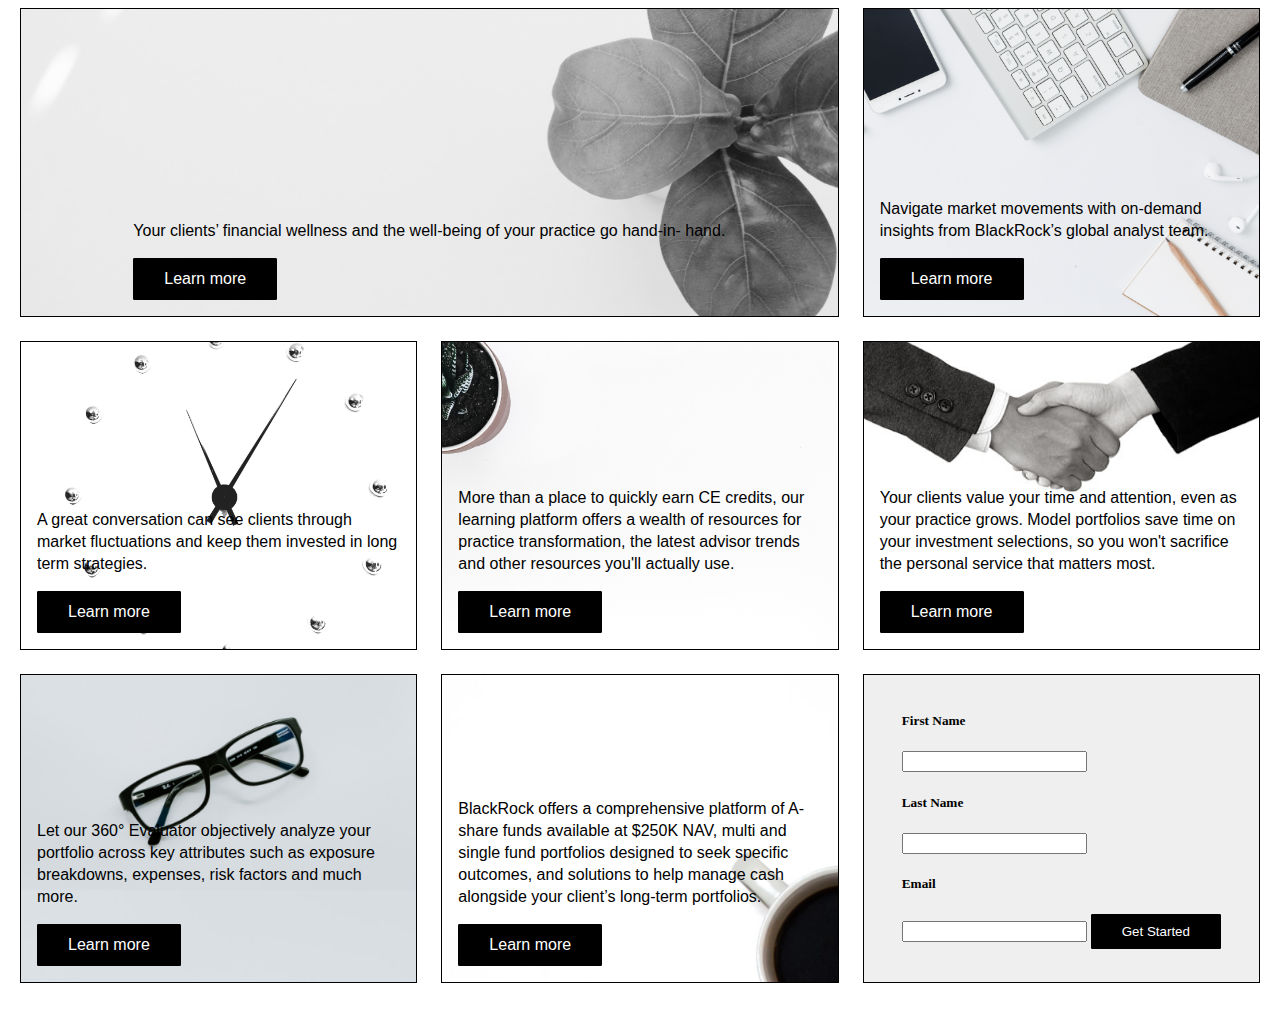
==== index_br.html @ 910c2da8 "second" ====
<!DOCTYPE html>
<html lang="en" dir="ltr">
  <head>
    <meta charset="utf-8" />
    <script defer type="text/javascript" src="./index.js"></script>
    <link rel="stylesheet" type="text/css" href="./index.css" />
  </head>
  <body>
    <div class="main-container">
      <main>
        <div class="item first-block">
          <div class="bottom-content font">
            <p class="content">
              Your clients’ financial wellness and the well-being of your
              practice go hand-in- hand.
            </p>
            <a href="yourUrl.html" class="button" target="_blank">Learn more</a>
          </div>
        </div>
        <div class="container">
          <div class="item first">
            <div class="bottom-content font">
              <p class="content">
                A great conversation can see clients through market fluctuations and keep them invested in long term strategies.
              </p>
              <a href="yourUrl.html" class="button" target="_blank"
                >Learn more</a
              >
            </div>
          </div>
          <div class="item desktop">
            <div class="bottom-content font">
              <p class="content">
                More than a place to quickly earn CE credits, our learning platform offers a wealth of resources for practice transformation, the latest advisor trends and other resources you'll actually use.
              </p>
              <a href="yourUrl.html" class="button" target="_blank"
                >Learn more</a
              >
            </div>
          </div>
        </div>
        <div class="container">
          <div class="item iphone">
            <div class="bottom-content font">
              <p class="content">
                Let our 360° Evaluator objectively analyze your portfolio across key attributes such as exposure breakdowns, expenses, risk factors and much more. 
              </p>
              <a href="yourUrl.html" class="button" target="_blank"
                >Learn more</a
              >
            </div>
          </div>
          <div class="item insights">
            <div class="bottom-content font">
              <p class="content">
                BlackRock offers a comprehensive platform of A-share funds available at $250K NAV, multi and single fund portfolios designed to seek specific outcomes, and solutions to help manage cash alongside your client’s long-term portfolios.
              </p>
              <a href="yourUrl.html" class="button" target="_blank"
                >Learn more</a
              >
            </div>
          </div>
        </div>
      </main>
      <section>
        <div class="item background">
          <div class="bottom-content font">
            <p class="content">
              Navigate market movements with on-demand insights from BlackRock’s global analyst team. 
            </p>
            <a href="yourUrl.html" class="button" target="_blank">Learn more</a>
          </div>
        </div>
        <div class="item handshake">
          <div class="bottom-content font">
            <p class="content">
              Your clients value your time and attention, even as your practice grows. Model portfolios save time on your investment selections, so you won't sacrifice the personal service that matters most.
            </p>
            <a href="yourUrl.html" class="button" target="_blank">Learn more</a>
          </div>
        </div>
        <div class="item form">
          <form class="form">
            <h5>First Name</h5>
            <input name="first" type="text" />
            <h5>Last Name</h5>
            <input name="last" type="text" />
            <h5>Email</h5>
            <input name="email" type="text" />
            <input value="Get Started" class="button" type="submit" />
          </form>
        </div>
      </section>
    </div>
  </body>
</html>
---- index.css ----
.main-container {
  display: flex;
}

main {
  flex: 2;
}

section {
  flex: 1;
}

.item {
  background: white;
  border: black solid 1px;
  padding: 1rem;
  flex: 1;
  margin: 0 0.75rem 1.5rem;
  align-items: baseline;
  min-height: 275px;
  display: flex;
  flex-direction: column;
  align-items: center;
}

.first {
  background: url("pictures/chirayu-trivedi-pTb54lkyuNQ-unsplash.jpg") no-repeat center center/cover;
}

/* fix names */
/* long term thinking of margins */

.desktop{
  background: url("pictures/green-leaf-plant-in-white-flower-pot-1022923.jpg") no-repeat center center/cover;
}

.insights{
  background: url("pictures/isaac-benhesed-onLbXleIkds-unsplash.jpg") no-repeat center center/cover;
  background-size: 300%;
}

.container {
  display: flex;
  flex-direction: row;
  flex-wrap: wrap;
  justify-content: space-around;
}

.container:first-child {
  margin: 1;
}

.background{
  background: url("pictures/work.jpg") no-repeat center center/cover;
}

.iphone{
  background: url("pictures/Black\ Circle\ with\ Utensils\ Restaurant\ Logo\ \(4\).png") no-repeat center center/cover;
}

.bottom-content {
  margin-top: auto;
  /* text-align: center;
  display: inline-block; */
}

.button {
  display: inline-block;
  padding: 9px 30px 9px 30px;
  background: black;
  text-decoration: none;
  color:white;
  border-radius: 1px;
  border: 1px solid black;
  cursor: pointer;
  transition: .3s;
  
 
}
.button:hover {
  opacity: .8;
}

.font{
  font: 16px/22px "FortExtraBold", Arial, sans-serif;
}


.content{
  font-family: Arial,sans-serif;
}

.form{
  background: #efefef
}

.handshake{
  background: url("./pictures/handshake_br.png") no-repeat center center/cover;
}

.first-block{
  background: url("./pictures/izabelle-acheson-6JQZGqgJLkM-unsplash.jpg") no-repeat center center/cover;

}
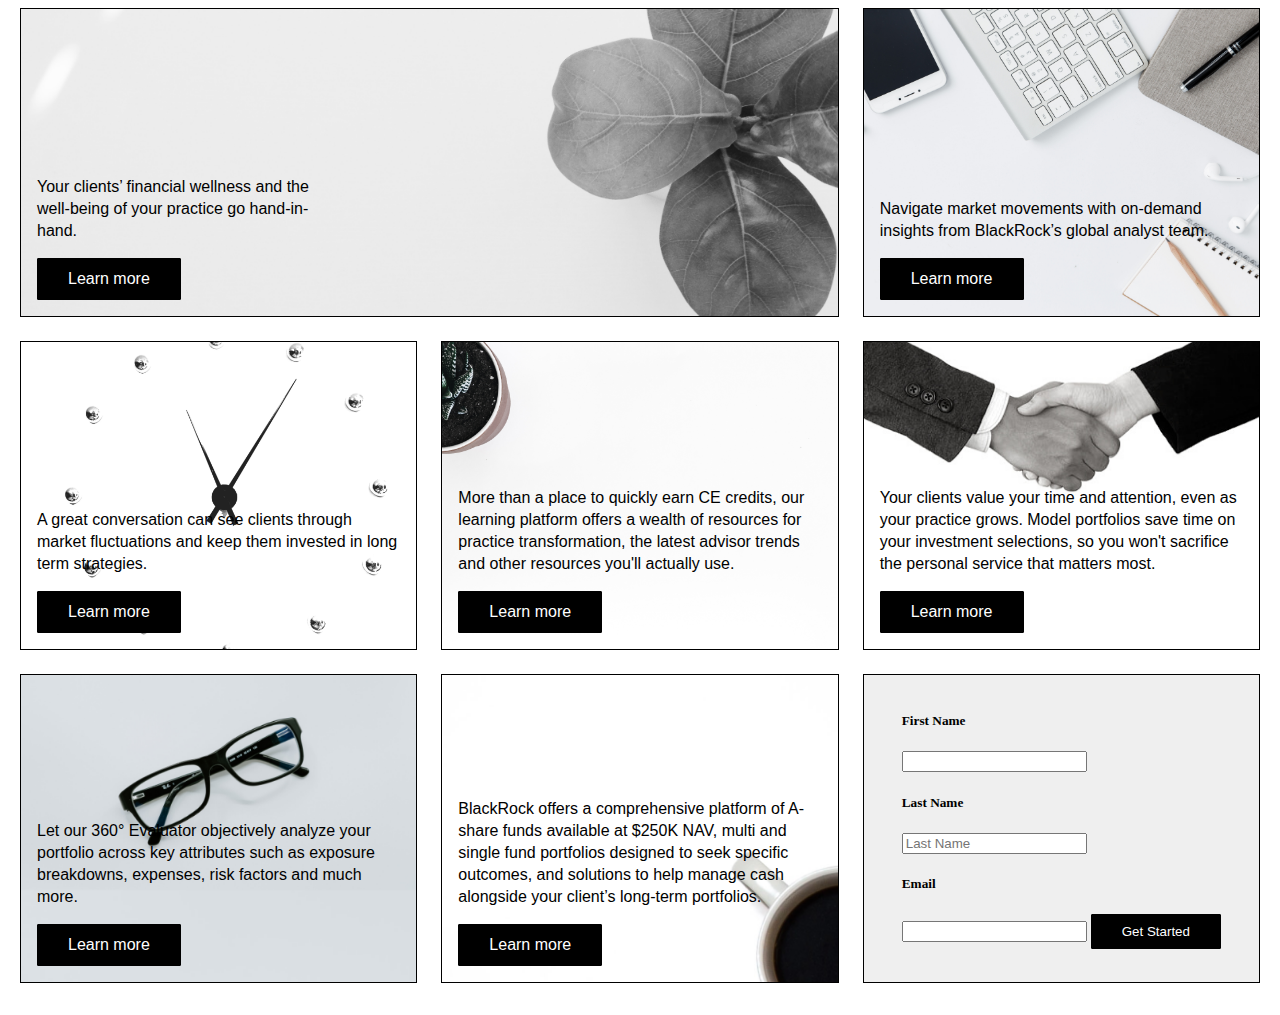
==== commit fe350d3f: "alignment" ====
--- a/index_br.html
+++ b/index_br.html
@@ -9,8 +9,8 @@
     <div class="main-container">
       <main>
         <div class="item first-block">
-          <div class="bottom-content font">
-            <p class="content">
+          <div class="bottom-content font ">
+            <p class="content align">
               Your clients’ financial wellness and the well-being of your
               practice go hand-in- hand.
             </p>
@@ -84,7 +84,7 @@
             <h5>First Name</h5>
             <input name="first" type="text" />
             <h5>Last Name</h5>
-            <input name="last" type="text" />
+            <input placeholder="Last Name"name="last" type="text" />
             <h5>Email</h5>
             <input name="email" type="text" />
             <input value="Get Started" class="button" type="submit" />
--- a/index.css
+++ b/index.css
@@ -23,22 +23,6 @@
   align-items: center;
 }
 
-.first {
-  background: url("pictures/chirayu-trivedi-pTb54lkyuNQ-unsplash.jpg") no-repeat center center/cover;
-}
-
-/* fix names */
-/* long term thinking of margins */
-
-.desktop{
-  background: url("pictures/green-leaf-plant-in-white-flower-pot-1022923.jpg") no-repeat center center/cover;
-}
-
-.insights{
-  background: url("pictures/isaac-benhesed-onLbXleIkds-unsplash.jpg") no-repeat center center/cover;
-  background-size: 300%;
-}
-
 .container {
   display: flex;
   flex-direction: row;
@@ -50,18 +34,37 @@
   margin: 1;
 }
 
-.background{
+.first {
+  background: url("pictures/chirayu-trivedi-pTb54lkyuNQ-unsplash.jpg") no-repeat
+    center center/cover;
+}
+
+.desktop {
+  background: url("pictures/green-leaf-plant-in-white-flower-pot-1022923.jpg")
+    no-repeat center center/cover;
+}
+
+.insights {
+  background: url("pictures/isaac-benhesed-onLbXleIkds-unsplash.jpg") no-repeat
+    center center/cover;
+  background-size: 300%;
+}
+
+.background {
   background: url("pictures/work.jpg") no-repeat center center/cover;
 }
 
-.iphone{
-  background: url("pictures/Black\ Circle\ with\ Utensils\ Restaurant\ Logo\ \(4\).png") no-repeat center center/cover;
+.iphone {
+  background: url("pictures/Black\ Circle\ with\ Utensils\ Restaurant\ Logo\ \(4\).png")
+    no-repeat center center/cover;
 }
 
 .bottom-content {
   margin-top: auto;
-  /* text-align: center;
-  display: inline-block; */
+}
+
+.align {
+  margin-right: 30em;
 }
 
 .button {
@@ -69,36 +72,32 @@
   padding: 9px 30px 9px 30px;
   background: black;
   text-decoration: none;
-  color:white;
+  color: white;
   border-radius: 1px;
   border: 1px solid black;
   cursor: pointer;
-  transition: .3s;
-  
- 
+  transition: 0.3s;
 }
 .button:hover {
-  opacity: .8;
+  opacity: 0.8;
 }
 
-.font{
+.font {
   font: 16px/22px "FortExtraBold", Arial, sans-serif;
 }
 
-
-.content{
-  font-family: Arial,sans-serif;
+.form {
+  background: #efefef;
+  position: relative;
+  top: 0;
+  left: 0;
 }
 
-.form{
-  background: #efefef
-}
-
-.handshake{
+.handshake {
   background: url("./pictures/handshake_br.png") no-repeat center center/cover;
 }
 
-.first-block{
-  background: url("./pictures/izabelle-acheson-6JQZGqgJLkM-unsplash.jpg") no-repeat center center/cover;
-
-}+.first-block {
+  background: url("./pictures/izabelle-acheson-6JQZGqgJLkM-unsplash.jpg")
+    no-repeat center center/cover;
+}
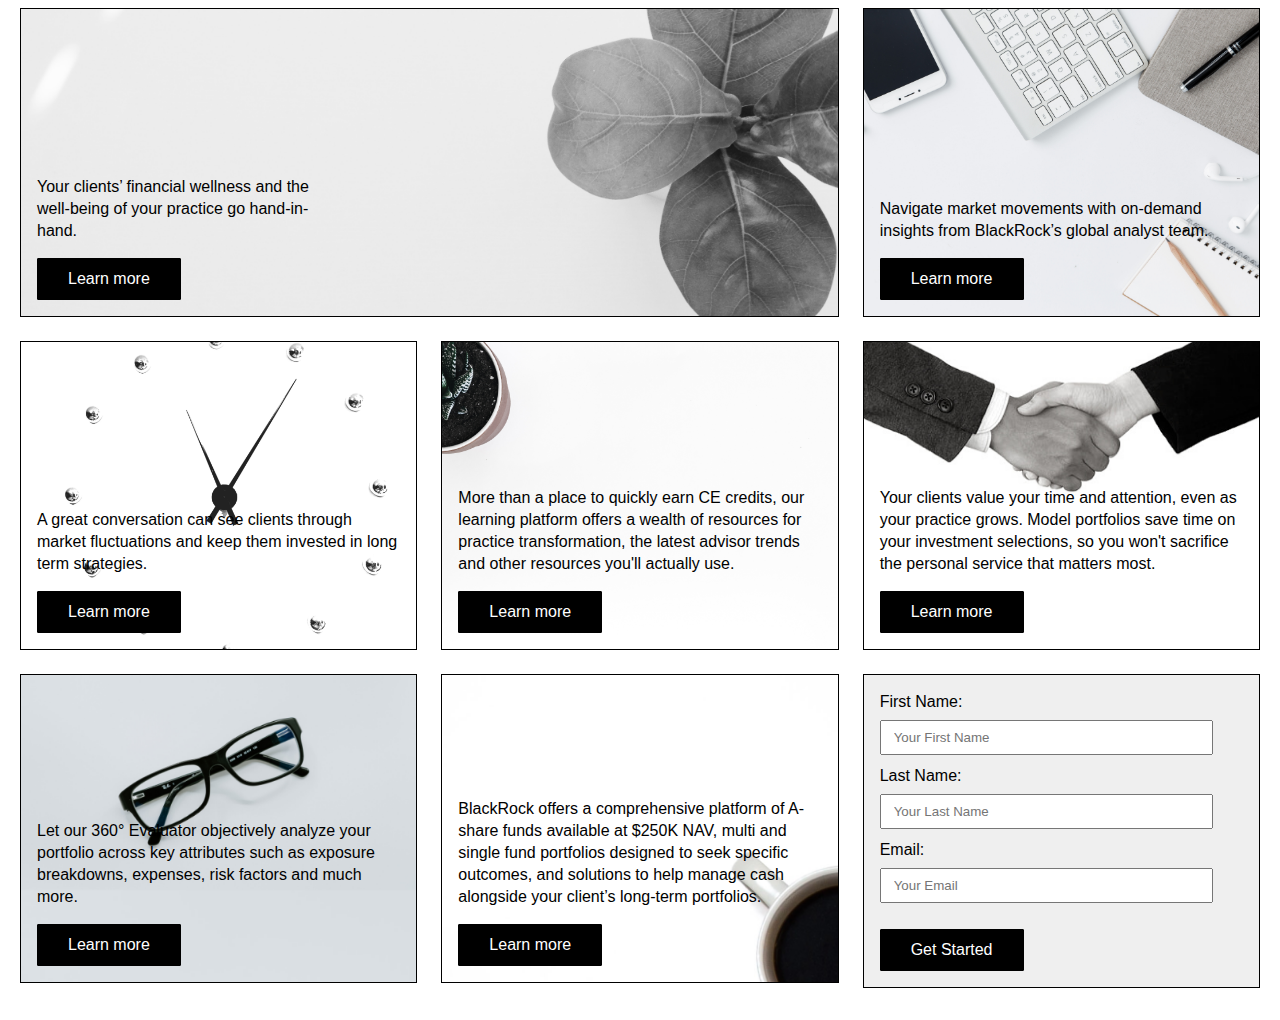
==== commit b3ca3bad: "fixed form" ====
--- a/index_br.html
+++ b/index_br.html
@@ -21,7 +21,8 @@
           <div class="item first">
             <div class="bottom-content font">
               <p class="content">
-                A great conversation can see clients through market fluctuations and keep them invested in long term strategies.
+                A great conversation can see clients through market fluctuations
+                and keep them invested in long term strategies.
               </p>
               <a href="yourUrl.html" class="button" target="_blank"
                 >Learn more</a
@@ -31,7 +32,10 @@
           <div class="item desktop">
             <div class="bottom-content font">
               <p class="content">
-                More than a place to quickly earn CE credits, our learning platform offers a wealth of resources for practice transformation, the latest advisor trends and other resources you'll actually use.
+                More than a place to quickly earn CE credits, our learning
+                platform offers a wealth of resources for practice
+                transformation, the latest advisor trends and other resources
+                you'll actually use.
               </p>
               <a href="yourUrl.html" class="button" target="_blank"
                 >Learn more</a
@@ -43,7 +47,9 @@
           <div class="item iphone">
             <div class="bottom-content font">
               <p class="content">
-                Let our 360° Evaluator objectively analyze your portfolio across key attributes such as exposure breakdowns, expenses, risk factors and much more. 
+                Let our 360° Evaluator objectively analyze your portfolio across
+                key attributes such as exposure breakdowns, expenses, risk
+                factors and much more.
               </p>
               <a href="yourUrl.html" class="button" target="_blank"
                 >Learn more</a
@@ -53,7 +59,10 @@
           <div class="item insights">
             <div class="bottom-content font">
               <p class="content">
-                BlackRock offers a comprehensive platform of A-share funds available at $250K NAV, multi and single fund portfolios designed to seek specific outcomes, and solutions to help manage cash alongside your client’s long-term portfolios.
+                BlackRock offers a comprehensive platform of A-share funds available at
+                $250K NAV, multi and single fund portfolios designed to seek
+                specific outcomes, and solutions to help manage cash alongside
+                your client’s long-term portfolios.
               </p>
               <a href="yourUrl.html" class="button" target="_blank"
                 >Learn more</a
@@ -66,7 +75,8 @@
         <div class="item background">
           <div class="bottom-content font">
             <p class="content">
-              Navigate market movements with on-demand insights from BlackRock’s global analyst team. 
+              Navigate market movements with on-demand insights from BlackRock’s global
+              analyst team.
             </p>
             <a href="yourUrl.html" class="button" target="_blank">Learn more</a>
           </div>
@@ -74,20 +84,28 @@
         <div class="item handshake">
           <div class="bottom-content font">
             <p class="content">
-              Your clients value your time and attention, even as your practice grows. Model portfolios save time on your investment selections, so you won't sacrifice the personal service that matters most.
+              Your clients value your time and attention, even as your practice
+              grows. Model portfolios save time on your investment selections,
+              so you won't sacrifice the personal service that matters most.
             </p>
             <a href="yourUrl.html" class="button" target="_blank">Learn more</a>
           </div>
         </div>
         <div class="item form">
-          <form class="form">
-            <h5>First Name</h5>
-            <input name="first" type="text" />
-            <h5>Last Name</h5>
-            <input placeholder="Last Name"name="last" type="text" />
-            <h5>Email</h5>
-            <input name="email" type="text" />
-            <input value="Get Started" class="button" type="submit" />
+          <form class="form-position">
+            <label class="font label">
+              First Name:
+              <input placeholder="Your First Name" name="first" type="text" />
+            </label>
+            <label class="font label">
+              Last Name:
+              <input placeholder="Your Last Name" name="last" type="text" />
+            </label>
+            <label class="font label">
+              Email:
+              <input name="email" placeholder="Your Email" type="text" />
+            </label>
+            <input value="Get Started" class="button formbtn" type="submit" />
           </form>
         </div>
       </section>
--- a/index.css
+++ b/index.css
@@ -8,6 +8,13 @@
 
 section {
   flex: 1;
+}
+
+.container {
+  display: flex;
+  flex-direction: row;
+  flex-wrap: wrap;
+  justify-content: space-around;
 }
 
 .item {
@@ -21,13 +28,9 @@
   display: flex;
   flex-direction: column;
   align-items: center;
-}
-
-.container {
-  display: flex;
-  flex-direction: row;
-  flex-wrap: wrap;
-  justify-content: space-around;
+  background-position: center;
+  background-repeat: no-repeat;
+  background-size: cover;
 }
 
 .container:first-child {
@@ -35,28 +38,32 @@
 }
 
 .first {
-  background: url("pictures/chirayu-trivedi-pTb54lkyuNQ-unsplash.jpg") no-repeat
-    center center/cover;
+  background-image: url("pictures/chirayu-trivedi-pTb54lkyuNQ-unsplash.jpg");
 }
 
 .desktop {
-  background: url("pictures/green-leaf-plant-in-white-flower-pot-1022923.jpg")
-    no-repeat center center/cover;
+  background-image: url("pictures/green-leaf-plant-in-white-flower-pot-1022923.jpg");
 }
 
 .insights {
-  background: url("pictures/isaac-benhesed-onLbXleIkds-unsplash.jpg") no-repeat
-    center center/cover;
+  background-image: url("pictures/isaac-benhesed-onLbXleIkds-unsplash.jpg");
   background-size: 300%;
 }
 
 .background {
-  background: url("pictures/work.jpg") no-repeat center center/cover;
+  background-image: url("pictures/work.jpg");
 }
 
 .iphone {
-  background: url("pictures/Black\ Circle\ with\ Utensils\ Restaurant\ Logo\ \(4\).png")
-    no-repeat center center/cover;
+  background-image: url("pictures/Black\ Circle\ with\ Utensils\ Restaurant\ Logo\ \(4\).png");
+}
+
+.handshake {
+  background-image: url("./pictures/handshake_br.png");
+}
+
+.first-block {
+  background-image: url("./pictures/izabelle-acheson-6JQZGqgJLkM-unsplash.jpg");
 }
 
 .bottom-content {
@@ -88,16 +95,32 @@
 
 .form {
   background: #efefef;
-  position: relative;
-  top: 0;
-  left: 0;
 }
 
-.handshake {
-  background: url("./pictures/handshake_br.png") no-repeat center center/cover;
+.form-position {
+  margin-right: 10rem;
 }
 
-.first-block {
-  background: url("./pictures/izabelle-acheson-6JQZGqgJLkM-unsplash.jpg")
-    no-repeat center center/cover;
+label {
+  margin-bottom: 10px;
+  display: block;
 }
+
+input[type="text"],
+select {
+  width: 150%;
+  padding: 8px 12px;
+  margin-top: 7px;
+}
+
+.formbtn {
+  margin-top: 1rem;
+  font-size: 16px;
+  height: 42px;
+}
+
+@media (max-width: 768px) {
+  .grid {
+    grid-template-columns: 1fr;
+  }
+}